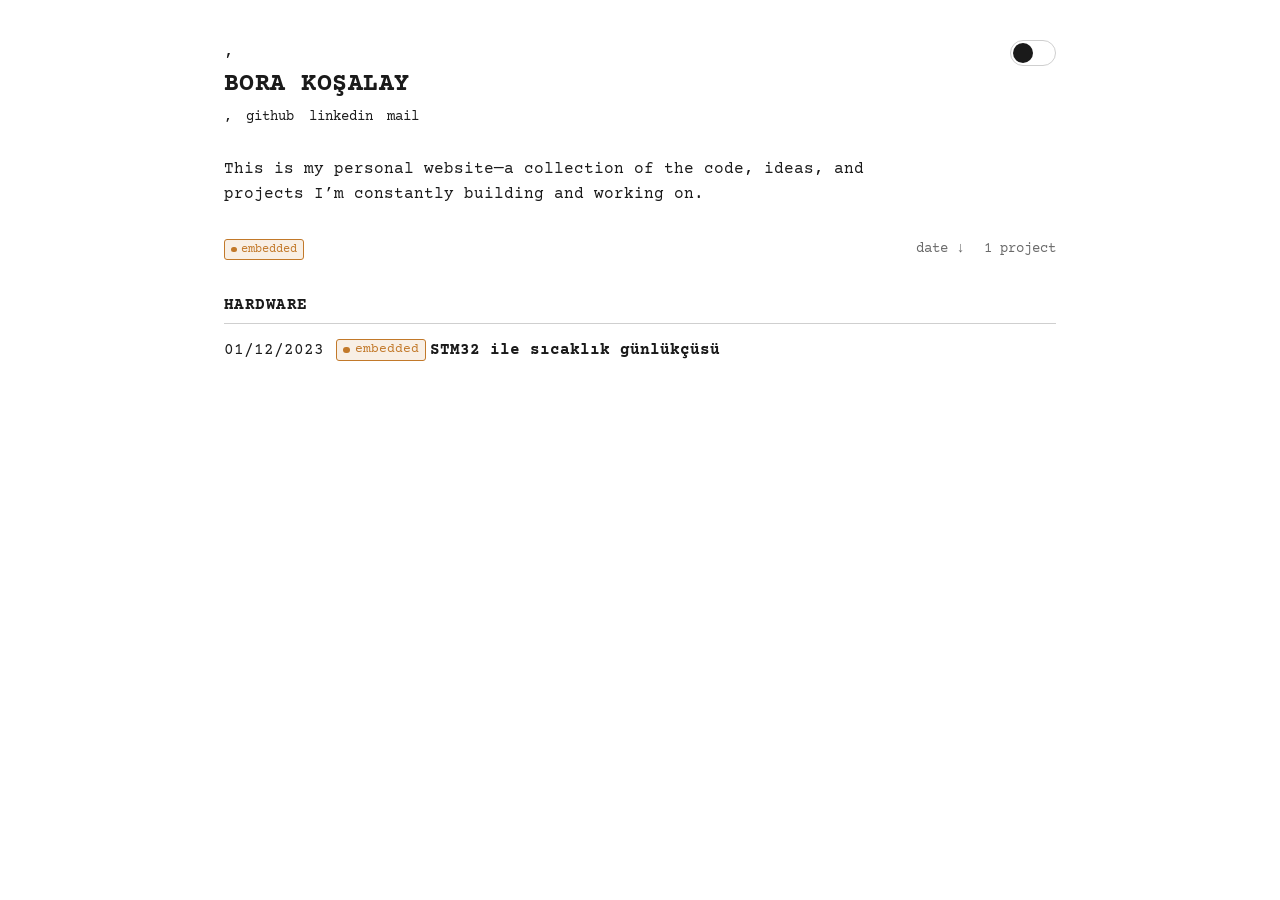
==== index.html @ efd54521 "lang" ====
<!doctype html>
<html lang="en">
<head>
<meta charset="utf-8">
<meta name="viewport" content="width=device-width, initial-scale=1.0">
<title>borakosalay</title>
<link rel="preconnect" href="https://fonts.googleapis.com">
<link rel="preconnect" href="https://fonts.gstatic.com" crossorigin>
<link href="https://fonts.googleapis.com/css2?family=Courier+Prime:wght@400;700&display=swap" rel="stylesheet">
<link rel="stylesheet" href="styles.css">
</head>
<body>
  <div class="paper">

    <header class="site-head">
      <div class="identity">
,
        <h1>Bora Koşalay</h1>
        <nav class="links" aria-label="Links">
,
          <a href="https://github.com/boraiks">github</a>
          <a href="https://www.linkedin.com/in/borakosalay/">linkedin</a>
          <a href="borakosalay.me@gmail.com">mail</a>
        </nav>
      </div>
      <button class="theme-toggle" id="theme" type="button" aria-label="Toggle theme" aria-pressed="false"><span class="knob"></span></button>
    </header>

    <p class="intro">This is my personal website—a collection of the code, ideas, and projects I’m constantly building and working on.</p>

    <div class="controls">
      <div class="filters">
        <div class="tagbar" id="tagbar" aria-label="Tag filter"></div>
        <div class="meta">
          <button id="sort" type="button" aria-label="Change sorting"></button>
          <button id="clear" type="button" hidden>clear</button>
          <span class="count" id="count"></span>
        </div>
      </div>
    </div>

    <main id="list"></main>

  </div>
  <script src="app.js"></script>
</body>
</html>
---- styles.css ----
:root{
  --bg:#ffffff;       /* background (light theme) */
  --ink:#1a1a1a;      /* main text */
  --muted:#6a6a6a;    /* filter / secondary text */
  --rule:#cfcfcf;     /* hairlines */
  --mono:"Courier Prime","Courier New",Courier,monospace;
  color-scheme:light;
}
:root[data-theme="dark"]{
  --bg:#181818;
  --ink:#e6e6e6;
  --muted:#9a9a9a;
  --rule:#3a3a3a;
  color-scheme:dark;
}
*{box-sizing:border-box}
html,body{margin:0}
body{
  background:var(--bg); color:var(--ink);
  font-family:var(--mono); font-size:16px; line-height:1.55;
  transition:background-color .2s ease, color .2s ease;
  -webkit-font-smoothing:antialiased;
}
.paper{max-width:880px; margin:0 auto; padding:2.5rem 1.5rem 5rem}
a{color:inherit; text-decoration:none}
:focus-visible{outline:2px solid var(--ink); outline-offset:2px}

/* header + links + theme toggle */
.site-head{display:flex; align-items:flex-start; justify-content:space-between; gap:1rem; margin-bottom:1.8rem}
.identity{display:flex; flex-direction:column; gap:.35rem}
.identity h1{margin:0; font-size:1.55rem; font-weight:700; text-transform:uppercase; letter-spacing:.02em; line-height:1.2}
.links{display:flex; flex-wrap:wrap; gap:.9rem; font-size:.9rem}
.links a:hover{text-decoration:underline; text-underline-offset:2px}

.theme-toggle{
  appearance:none; flex-shrink:0; cursor:pointer; padding:0;
  width:46px; height:26px; border-radius:999px;
  border:1px solid var(--rule); background:var(--bg); position:relative;
  transition:border-color .2s ease;
}
.theme-toggle .knob{
  position:absolute; top:2px; left:2px; width:20px; height:20px; border-radius:50%;
  background:var(--ink); transition:transform .2s ease;
}
:root[data-theme="dark"] .theme-toggle .knob{transform:translateX(20px)}

/* intro */
.intro{margin:0 0 2rem; max-width:70ch}

/* filter bar */
.controls{margin:0 0 1.5rem}
.filters{display:flex; flex-wrap:wrap; align-items:center; gap:.6rem 1.3rem; font-size:.9rem}
.tagbar{display:flex; flex-wrap:wrap; gap:.4rem}
.meta{display:flex; align-items:center; gap:1.2rem; margin-left:auto; color:var(--muted)}
.meta button{background:none; border:0; padding:0; font:inherit; color:var(--muted); cursor:pointer}
.meta button:hover{color:var(--ink)}
.count{white-space:nowrap}

.tag,.chip{
  display:inline-flex; align-items:center; gap:.4em;
  padding:.1em .5em; border:1px solid var(--c); border-radius:3px;
  background:color-mix(in srgb, var(--c) 12%, transparent);
  font-size:.8em; line-height:1.4; white-space:nowrap; vertical-align:middle;
}
.tag .dot,.chip .dot{width:.5em; height:.5em; border-radius:50%; background:var(--c); flex-shrink:0}
.tag .lbl,.chip .lbl{color:var(--c)}
.chip{font-family:inherit; cursor:pointer}
.chip[aria-pressed="true"]{background:var(--c); border-color:var(--c)}
.chip[aria-pressed="true"] .lbl{color:#fff}
.chip[aria-pressed="true"] .dot{background:#fff}


.cat-section{margin-top:2rem}
.cat-head{margin:0 0 .5rem; padding-bottom:.35rem; font-size:1rem; font-weight:700; text-transform:uppercase; letter-spacing:.03em; border-bottom:1px solid var(--rule)}

/* rows */
.entry{padding:.22rem 0; line-height:1.75}
.entry .date{color:var(--ink)}
.entry .tag{margin:0 .15em}
.entry .title{font-weight:700; margin-left:.15em}
.entry .title:hover{text-decoration:underline; text-underline-offset:2px}

.empty{color:var(--muted); padding:1.5rem 0}

@media (prefers-reduced-motion: reduce){*{transition:none !important}}
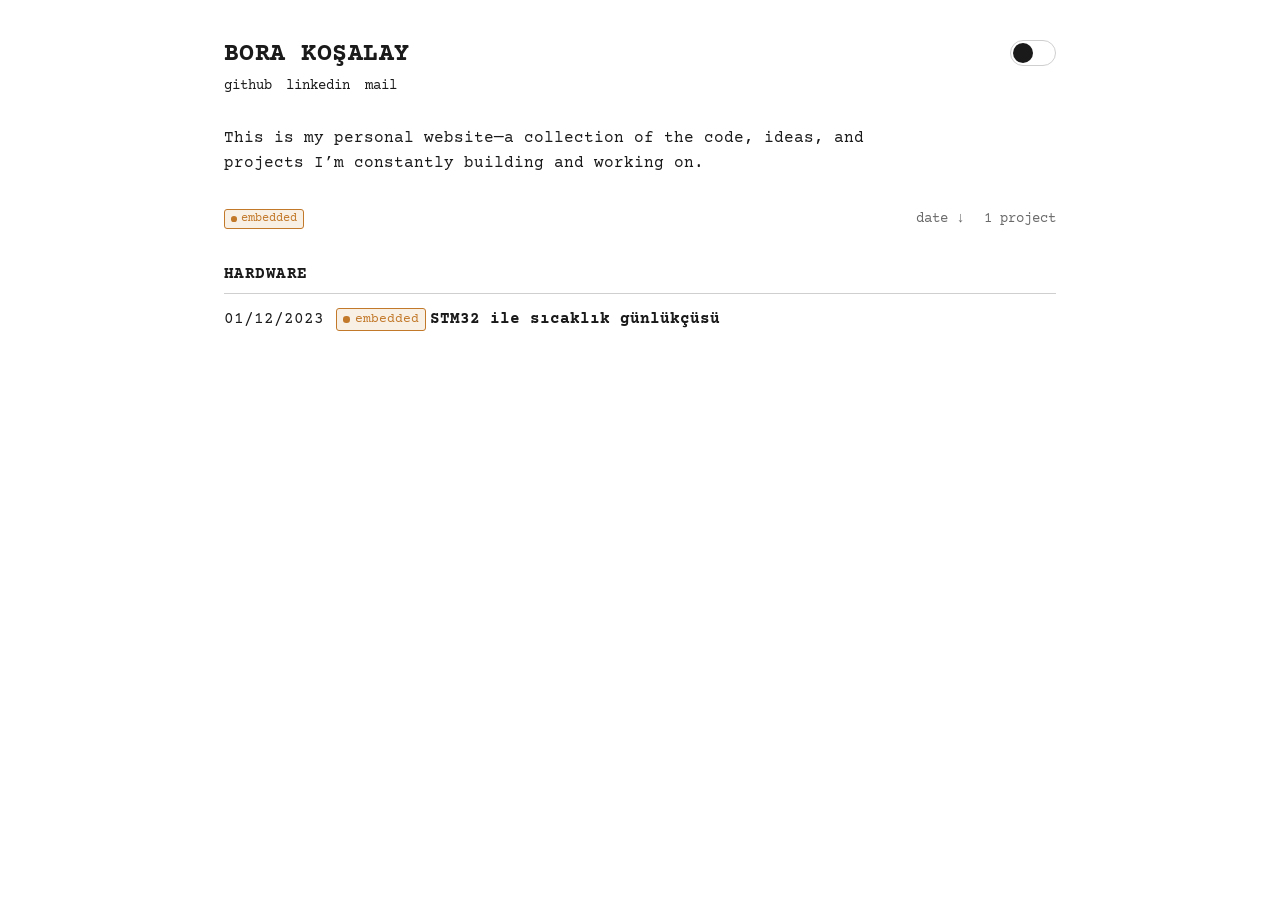
==== commit fc1a95d3: "Update index.html" ====
--- a/index.html
+++ b/index.html
@@ -14,13 +14,11 @@
 
     <header class="site-head">
       <div class="identity">
-,
         <h1>Bora Koşalay</h1>
         <nav class="links" aria-label="Links">
-,
           <a href="https://github.com/boraiks">github</a>
           <a href="https://www.linkedin.com/in/borakosalay/">linkedin</a>
-          <a href="borakosalay.me@gmail.com">mail</a>
+          <a href="#">mail</a>
         </nav>
       </div>
       <button class="theme-toggle" id="theme" type="button" aria-label="Toggle theme" aria-pressed="false"><span class="knob"></span></button>
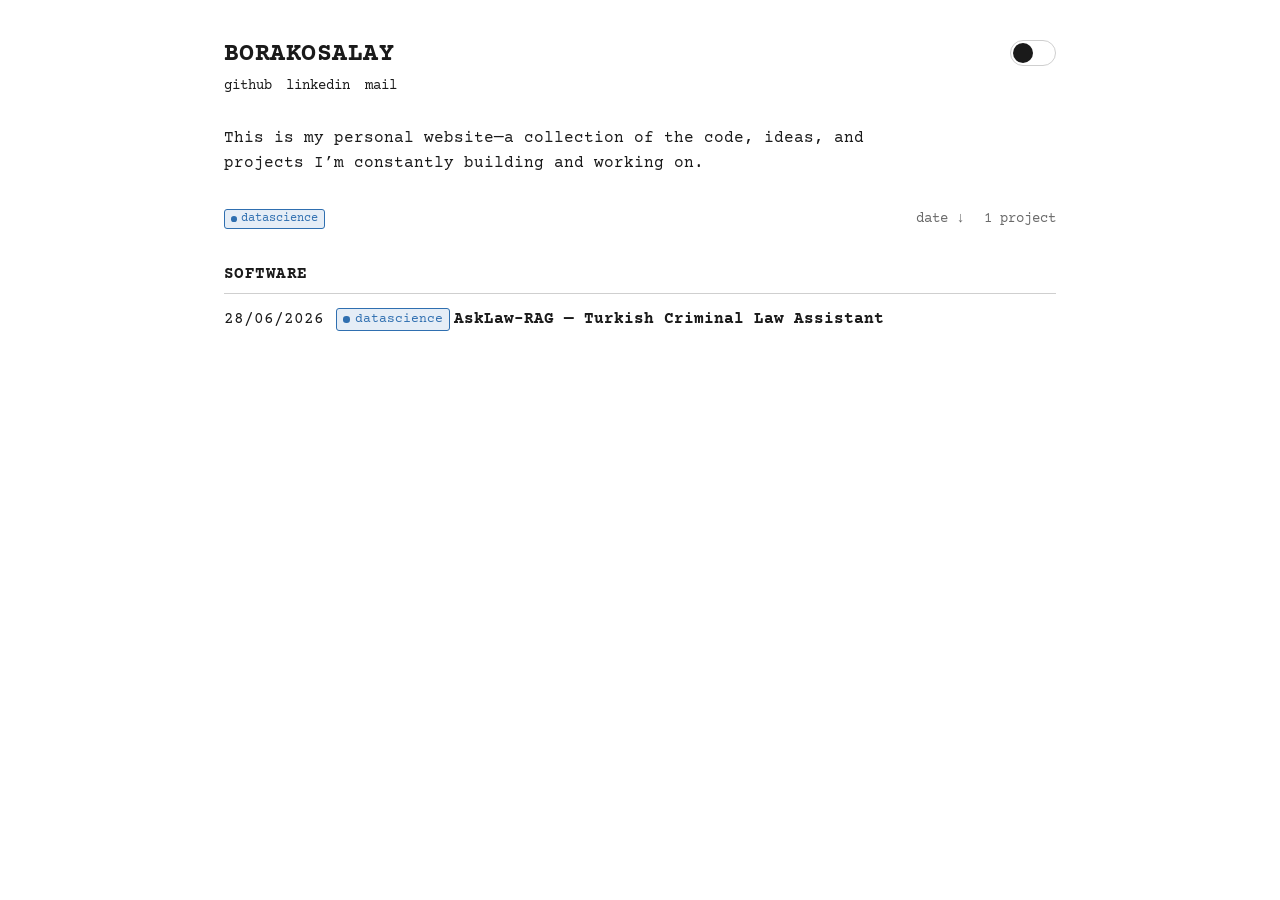
==== commit 683b3295: "localStorage update remember the last checked theme." ====
--- a/index.html
+++ b/index.html
@@ -3,23 +3,32 @@
 <head>
 <meta charset="utf-8">
 <meta name="viewport" content="width=device-width, initial-scale=1.0">
-<title>borakosalay</title>
+<title>Projects — Your Name</title>
 <link rel="preconnect" href="https://fonts.googleapis.com">
 <link rel="preconnect" href="https://fonts.gstatic.com" crossorigin>
 <link href="https://fonts.googleapis.com/css2?family=Courier+Prime:wght@400;700&display=swap" rel="stylesheet">
 <link rel="stylesheet" href="styles.css">
+<script>
+  /* apply the saved theme before paint so there's no light/dark flash (theme-init) */
+  try { if (localStorage.getItem('theme') === 'dark') document.documentElement.setAttribute('data-theme', 'dark'); } catch (e) {}
+</script>
 </head>
 <body>
   <div class="paper">
 
     <header class="site-head">
-      <div class="identity">
-        <h1>Bora Koşalay</h1>
-        <nav class="links" aria-label="Links">
-          <a href="https://github.com/boraiks">github</a>
-          <a href="https://www.linkedin.com/in/borakosalay/">linkedin</a>
-          <a href="#">mail</a>
-        </nav>
+      <div class="brand">
+        <!-- Drop the logo at images/logo.svg (or .png and change the src below). -->
+        <img class="brand-logo" src="images/logo.svg" alt="" onerror="this.style.display='none'">
+        <div class="identity">
+  
+          <h1>borakosalay</h1>
+          <nav class="links" aria-label="Links">
+            <a href="https://github.com/boraiks">github</a>
+            <a href="https://www.linkedin.com/in/borakosalay/">linkedin</a>
+            <a href="#">mail</a>
+          </nav>
+        </div>
       </div>
       <button class="theme-toggle" id="theme" type="button" aria-label="Toggle theme" aria-pressed="false"><span class="knob"></span></button>
     </header>
--- a/styles.css
+++ b/styles.css
@@ -1,8 +1,8 @@
 :root{
-  --bg:#ffffff;       /* background (light theme) */
-  --ink:#1a1a1a;      /* main text */
-  --muted:#6a6a6a;    /* filter / secondary text */
-  --rule:#cfcfcf;     /* hairlines */
+  --bg:#ffffff;     
+  --ink:#1a1a1a;      
+  --muted:#6a6a6a;    
+  --rule:#cfcfcf;   
   --mono:"Courier Prime","Courier New",Courier,monospace;
   color-scheme:light;
 }
@@ -56,6 +56,7 @@
 .meta button:hover{color:var(--ink)}
 .count{white-space:nowrap}
 
+/* tag chips (both in the filter and in the list) */
 .tag,.chip{
   display:inline-flex; align-items:center; gap:.4em;
   padding:.1em .5em; border:1px solid var(--c); border-radius:3px;
@@ -69,7 +70,7 @@
 .chip[aria-pressed="true"] .lbl{color:#fff}
 .chip[aria-pressed="true"] .dot{background:#fff}
 
-
+/* category sections (bold uppercase heading + rule) */
 .cat-section{margin-top:2rem}
 .cat-head{margin:0 0 .5rem; padding-bottom:.35rem; font-size:1rem; font-weight:700; text-transform:uppercase; letter-spacing:.03em; border-bottom:1px solid var(--rule)}
 
@@ -83,3 +84,45 @@
 .empty{color:var(--muted); padding:1.5rem 0}
 
 @media (prefers-reduced-motion: reduce){*{transition:none !important}}
+
+/* ---------- project detail page ---------- */
+.back{font-size:.9rem; color:var(--muted)}
+.back:hover{color:var(--ink); text-decoration:underline; text-underline-offset:2px}
+
+.project{max-width:74ch}
+.project-title{margin:.4rem 0 .6rem; font-size:1.5rem; font-weight:700; line-height:1.25}
+.project-meta{display:flex; flex-wrap:wrap; align-items:center; gap:.5rem; color:var(--muted); font-size:.9rem; padding-bottom:.7rem; border-bottom:1px solid var(--rule); margin-bottom:1.6rem}
+.project-meta .cat{margin-left:auto; text-transform:uppercase; letter-spacing:.03em}
+
+/* rendered Markdown body */
+.project-body{line-height:1.75}
+.project-body > *:first-child{margin-top:0}
+.project-body p{margin:0 0 1.1rem}
+.project-body h2{margin:2rem 0 .7rem; font-size:1.15rem; font-weight:700; line-height:1.3}
+.project-body h3{margin:1.6rem 0 .6rem; font-size:1rem; font-weight:700}
+.project-body a{text-decoration:underline; text-underline-offset:2px}
+.project-body ul,.project-body ol{margin:0 0 1.1rem; padding-left:1.4rem}
+.project-body li{margin:.25rem 0}
+.project-body img{display:block; max-width:100%; height:auto; margin:1.3rem 0; border:1px solid var(--rule); border-radius:3px}
+.project-body iframe,.project-body video{display:block; max-width:100%; margin:1.3rem 0; border:1px solid var(--rule); border-radius:3px}
+.project-body blockquote{margin:1.1rem 0; padding:.2rem 0 .2rem 1rem; border-left:3px solid var(--rule); color:var(--muted)}
+.project-body hr{border:0; border-top:1px solid var(--rule); margin:2rem 0}
+
+/* inline code + code blocks (plain monospace, boxed — no syntax colors) */
+.project-body code{
+  font-family:var(--mono); font-size:.9em;
+  padding:.12em .35em; border:1px solid var(--rule); border-radius:3px;
+  background:color-mix(in srgb, var(--ink) 6%, transparent);
+}
+.project-body pre{
+  margin:1.3rem 0; padding:.9rem 1rem; overflow-x:auto;
+  border:1px solid var(--rule); border-radius:3px;
+  background:color-mix(in srgb, var(--ink) 5%, transparent);
+  line-height:1.5;
+}
+.project-body pre code{border:0; padding:0; background:none; font-size:.85rem}
+
+/* links section at the bottom of a project */
+.project-links{display:flex; flex-wrap:wrap; gap:1.2rem; margin-top:2rem; padding-top:1rem; border-top:1px solid var(--rule); font-size:.95rem}
+.project-links a{text-decoration:underline; text-underline-offset:2px}
+.project-links a:hover{color:var(--muted)}
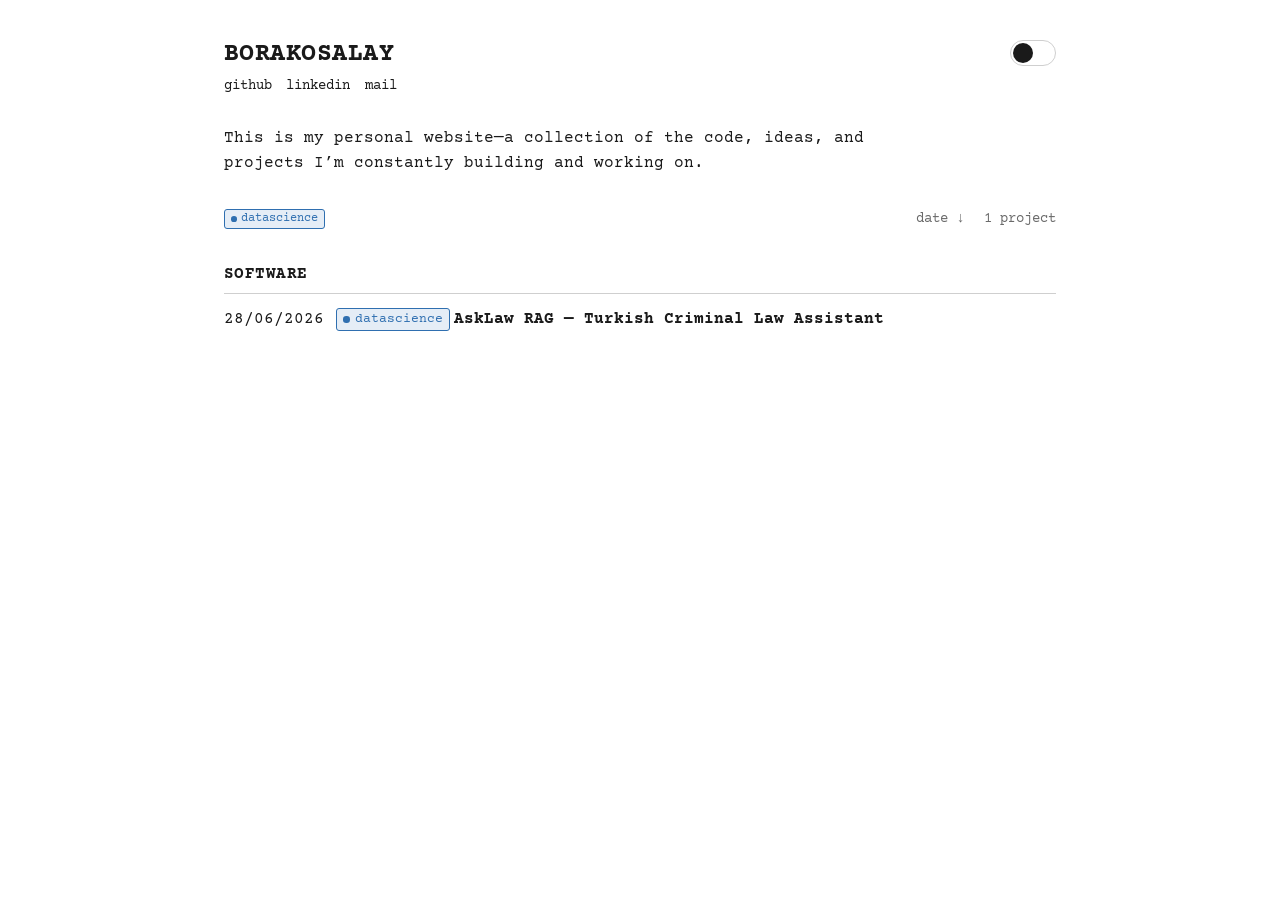
==== commit 2cde4380: "Update index.html" ====
--- a/index.html
+++ b/index.html
@@ -3,7 +3,7 @@
 <head>
 <meta charset="utf-8">
 <meta name="viewport" content="width=device-width, initial-scale=1.0">
-<title>Projects — Your Name</title>
+<title>borakosalay.me</title>
 <link rel="preconnect" href="https://fonts.googleapis.com">
 <link rel="preconnect" href="https://fonts.gstatic.com" crossorigin>
 <link href="https://fonts.googleapis.com/css2?family=Courier+Prime:wght@400;700&display=swap" rel="stylesheet">
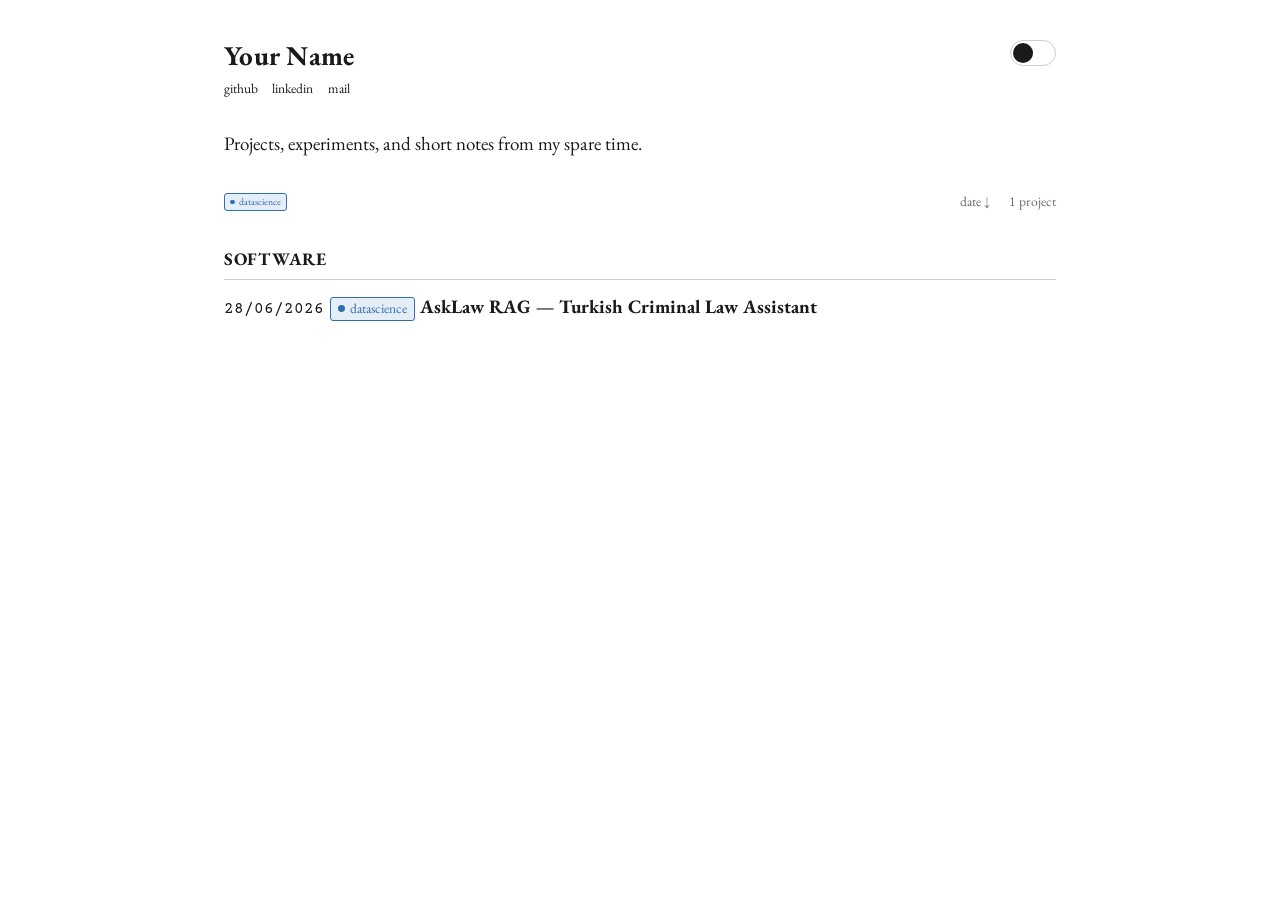
==== commit 11a19947: "new style" ====
--- a/index.html
+++ b/index.html
@@ -3,10 +3,10 @@
 <head>
 <meta charset="utf-8">
 <meta name="viewport" content="width=device-width, initial-scale=1.0">
-<title>borakosalay.me</title>
+<title>Projects — Your Name</title>
 <link rel="preconnect" href="https://fonts.googleapis.com">
 <link rel="preconnect" href="https://fonts.gstatic.com" crossorigin>
-<link href="https://fonts.googleapis.com/css2?family=Courier+Prime:wght@400;700&display=swap" rel="stylesheet">
+<link href="https://fonts.googleapis.com/css2?family=Courier+Prime:wght@400;700&family=EB+Garamond:ital,wght@0,400;0,500;0,700;1,400&display=swap" rel="stylesheet">
 <link rel="stylesheet" href="styles.css">
 <script>
   /* apply the saved theme before paint so there's no light/dark flash (theme-init) */
@@ -18,14 +18,16 @@
 
     <header class="site-head">
       <div class="brand">
-        <!-- Drop the logo at images/logo.svg (or .png and change the src below). -->
+        <!-- Drop your logo at images/logo.svg (or .png and change the src below).
+             If the file is missing it just hides itself, so nothing breaks. -->
         <img class="brand-logo" src="images/logo.svg" alt="" onerror="this.style.display='none'">
         <div class="identity">
-  
-          <h1>borakosalay</h1>
+          <!-- Put your name here -->
+          <h1>Your Name</h1>
           <nav class="links" aria-label="Links">
-            <a href="https://github.com/boraiks">github</a>
-            <a href="https://www.linkedin.com/in/borakosalay/">linkedin</a>
+            <!-- Replace the hrefs with your own links -->
+            <a href="#">github</a>
+            <a href="#">linkedin</a>
             <a href="#">mail</a>
           </nav>
         </div>
@@ -33,7 +35,7 @@
       <button class="theme-toggle" id="theme" type="button" aria-label="Toggle theme" aria-pressed="false"><span class="knob"></span></button>
     </header>
 
-    <p class="intro">This is my personal website—a collection of the code, ideas, and projects I’m constantly building and working on.</p>
+    <p class="intro">Projects, experiments, and short notes from my spare time.</p>
 
     <div class="controls">
       <div class="filters">
--- a/styles.css
+++ b/styles.css
@@ -1,9 +1,14 @@
+/* Homepage = serif (classic, document-like). Detail/article pages = monospace,
+   Fabien-style technical document. Change fonts/colors in :root below. */
 :root{
-  --bg:#ffffff;     
-  --ink:#1a1a1a;      
-  --muted:#6a6a6a;    
-  --rule:#cfcfcf;   
-  --mono:"Courier Prime","Courier New",Courier,monospace;
+  --bg:#ffffff;       /* background (light theme) */
+  --ink:#1a1a1a;      /* main text */
+  --muted:#6a6a6a;    /* filter / secondary text */
+  --rule:#cfcfcf;     /* hairlines */
+  --ok:#2e7d32;       /* "good" value color (e.g. green numbers) */
+  --bad:#c62828;      /* "bad" value color (e.g. red numbers) */
+  --serif:"EB Garamond",Georgia,"Times New Roman",serif;  /* homepage font — swap here */
+  --mono:"Courier Prime","Courier New",Courier,monospace; /* article/code font */
   color-scheme:light;
 }
 :root[data-theme="dark"]{
@@ -11,16 +16,22 @@
   --ink:#e6e6e6;
   --muted:#9a9a9a;
   --rule:#3a3a3a;
+  --ok:#7bc47f;
+  --bad:#e57373;
   color-scheme:dark;
 }
 *{box-sizing:border-box}
+html{scrollbar-gutter:stable both-edges}   /* keeps the column perfectly centered, scrollbar or not */
 html,body{margin:0}
 body{
   background:var(--bg); color:var(--ink);
-  font-family:var(--mono); font-size:16px; line-height:1.55;
+  font-family:var(--serif); font-size:19px; line-height:1.6;
   transition:background-color .2s ease, color .2s ease;
-  -webkit-font-smoothing:antialiased;
+  -webkit-font-smoothing:antialiased; text-rendering:optimizeLegibility;
 }
+/* article/detail pages opt into the monospace "Fabien" look via <body class="doc"> */
+body.doc{font-family:var(--mono); font-size:16px; line-height:1.65}
+
 .paper{max-width:880px; margin:0 auto; padding:2.5rem 1.5rem 5rem}
 a{color:inherit; text-decoration:none}
 :focus-visible{outline:2px solid var(--ink); outline-offset:2px}
@@ -28,8 +39,8 @@
 /* header + links + theme toggle */
 .site-head{display:flex; align-items:flex-start; justify-content:space-between; gap:1rem; margin-bottom:1.8rem}
 .identity{display:flex; flex-direction:column; gap:.35rem}
-.identity h1{margin:0; font-size:1.55rem; font-weight:700; text-transform:uppercase; letter-spacing:.02em; line-height:1.2}
-.links{display:flex; flex-wrap:wrap; gap:.9rem; font-size:.9rem}
+.identity h1{margin:0; font-size:1.7rem; font-weight:700; letter-spacing:.01em; line-height:1.2}
+.links{display:flex; flex-wrap:wrap; gap:.9rem; font-size:.85rem}
 .links a:hover{text-decoration:underline; text-underline-offset:2px}
 
 .theme-toggle{
@@ -45,11 +56,11 @@
 :root[data-theme="dark"] .theme-toggle .knob{transform:translateX(20px)}
 
 /* intro */
-.intro{margin:0 0 2rem; max-width:70ch}
+.intro{margin:0 0 2rem; max-width:66ch}
 
 /* filter bar */
 .controls{margin:0 0 1.5rem}
-.filters{display:flex; flex-wrap:wrap; align-items:center; gap:.6rem 1.3rem; font-size:.9rem}
+.filters{display:flex; flex-wrap:wrap; align-items:center; gap:.6rem 1.3rem; font-size:.85rem}
 .tagbar{display:flex; flex-wrap:wrap; gap:.4rem}
 .meta{display:flex; align-items:center; gap:1.2rem; margin-left:auto; color:var(--muted)}
 .meta button{background:none; border:0; padding:0; font:inherit; color:var(--muted); cursor:pointer}
@@ -59,9 +70,9 @@
 /* tag chips (both in the filter and in the list) */
 .tag,.chip{
   display:inline-flex; align-items:center; gap:.4em;
-  padding:.1em .5em; border:1px solid var(--c); border-radius:3px;
+  padding:.05em .5em; border:1px solid var(--c); border-radius:3px;
   background:color-mix(in srgb, var(--c) 12%, transparent);
-  font-size:.8em; line-height:1.4; white-space:nowrap; vertical-align:middle;
+  font-size:.72em; line-height:1.5; white-space:nowrap; vertical-align:middle;
 }
 .tag .dot,.chip .dot{width:.5em; height:.5em; border-radius:50%; background:var(--c); flex-shrink:0}
 .tag .lbl,.chip .lbl{color:var(--c)}
@@ -70,13 +81,13 @@
 .chip[aria-pressed="true"] .lbl{color:#fff}
 .chip[aria-pressed="true"] .dot{background:#fff}
 
-/* category sections (bold uppercase heading + rule) */
+/* category sections (bold heading + rule) */
 .cat-section{margin-top:2rem}
-.cat-head{margin:0 0 .5rem; padding-bottom:.35rem; font-size:1rem; font-weight:700; text-transform:uppercase; letter-spacing:.03em; border-bottom:1px solid var(--rule)}
+.cat-head{margin:0 0 .5rem; padding-bottom:.35rem; font-size:1.1rem; font-weight:700; text-transform:uppercase; letter-spacing:.04em; border-bottom:1px solid var(--rule)}
 
-/* rows */
-.entry{padding:.22rem 0; line-height:1.75}
-.entry .date{color:var(--ink)}
+/* rows — dates stay monospace so they line up */
+.entry{padding:.18rem 0; line-height:1.7}
+.entry .date{color:var(--ink); font-family:var(--mono); font-size:.82em}
 .entry .tag{margin:0 .15em}
 .entry .title{font-weight:700; margin-left:.15em}
 .entry .title:hover{text-decoration:underline; text-underline-offset:2px}
@@ -85,20 +96,22 @@
 
 @media (prefers-reduced-motion: reduce){*{transition:none !important}}
 
-/* ---------- project detail page ---------- */
+/* ===================== project / article detail page ===================== */
 .back{font-size:.9rem; color:var(--muted)}
 .back:hover{color:var(--ink); text-decoration:underline; text-underline-offset:2px}
 
-.project{max-width:74ch}
+/* fill the same width as the header so the whole column is centered (fixes off-center look) */
+.project{max-width:100%}
 .project-title{margin:.4rem 0 .6rem; font-size:1.5rem; font-weight:700; line-height:1.25}
 .project-meta{display:flex; flex-wrap:wrap; align-items:center; gap:.5rem; color:var(--muted); font-size:.9rem; padding-bottom:.7rem; border-bottom:1px solid var(--rule); margin-bottom:1.6rem}
 .project-meta .cat{margin-left:auto; text-transform:uppercase; letter-spacing:.03em}
 
 /* rendered Markdown body */
-.project-body{line-height:1.75}
+.project-body{line-height:1.7}
 .project-body > *:first-child{margin-top:0}
 .project-body p{margin:0 0 1.1rem}
-.project-body h2{margin:2rem 0 .7rem; font-size:1.15rem; font-weight:700; line-height:1.3}
+/* section headers, Fabien-style: bold uppercase with a full-width rule underneath */
+.project-body h2{margin:2.2rem 0 .9rem; padding-bottom:.3rem; border-bottom:1px solid var(--rule); font-size:1.05rem; font-weight:700; text-transform:uppercase; letter-spacing:.03em; line-height:1.3}
 .project-body h3{margin:1.6rem 0 .6rem; font-size:1rem; font-weight:700}
 .project-body a{text-decoration:underline; text-underline-offset:2px}
 .project-body ul,.project-body ol{margin:0 0 1.1rem; padding-left:1.4rem}
@@ -108,11 +121,16 @@
 .project-body blockquote{margin:1.1rem 0; padding:.2rem 0 .2rem 1rem; border-left:3px solid var(--rule); color:var(--muted)}
 .project-body hr{border:0; border-top:1px solid var(--rule); margin:2rem 0}
 
-/* inline code + code blocks (plain monospace, boxed — no syntax colors) */
+/* tables, Fabien-style: gray header row, bordered cells */
+.project-body table{width:100%; border-collapse:collapse; margin:1.4rem 0; font-size:.95em}
+.project-body th,.project-body td{border:1px solid var(--rule); padding:.45rem .7rem; text-align:left}
+.project-body th{background:color-mix(in srgb, var(--ink) 9%, transparent); font-weight:700}
+
+/* inline code = flat gray chip; code blocks = bordered box */
 .project-body code{
-  font-family:var(--mono); font-size:.9em;
-  padding:.12em .35em; border:1px solid var(--rule); border-radius:3px;
-  background:color-mix(in srgb, var(--ink) 6%, transparent);
+  font-family:var(--mono); font-size:.92em;
+  padding:.1em .4em; border-radius:2px;
+  background:color-mix(in srgb, var(--ink) 10%, transparent);
 }
 .project-body pre{
   margin:1.3rem 0; padding:.9rem 1rem; overflow-x:auto;
@@ -120,9 +138,17 @@
   background:color-mix(in srgb, var(--ink) 5%, transparent);
   line-height:1.5;
 }
-.project-body pre code{border:0; padding:0; background:none; font-size:.85rem}
+.project-body pre code{padding:0; background:none; font-size:.85rem}
+
+/* helper classes for colored values inside a body, e.g. <span class="ok">48 fps</span> */
+.project-body .ok{color:var(--ok); font-weight:700}
+.project-body .bad{color:var(--bad); font-weight:700}
 
 /* links section at the bottom of a project */
 .project-links{display:flex; flex-wrap:wrap; gap:1.2rem; margin-top:2rem; padding-top:1rem; border-top:1px solid var(--rule); font-size:.95rem}
 .project-links a{text-decoration:underline; text-underline-offset:2px}
 .project-links a:hover{color:var(--muted)}
+
+/* ---------- header logo ---------- */
+.brand{display:flex; align-items:center; gap:.9rem}
+.brand-logo{height:40px; width:auto; display:block; flex-shrink:0}
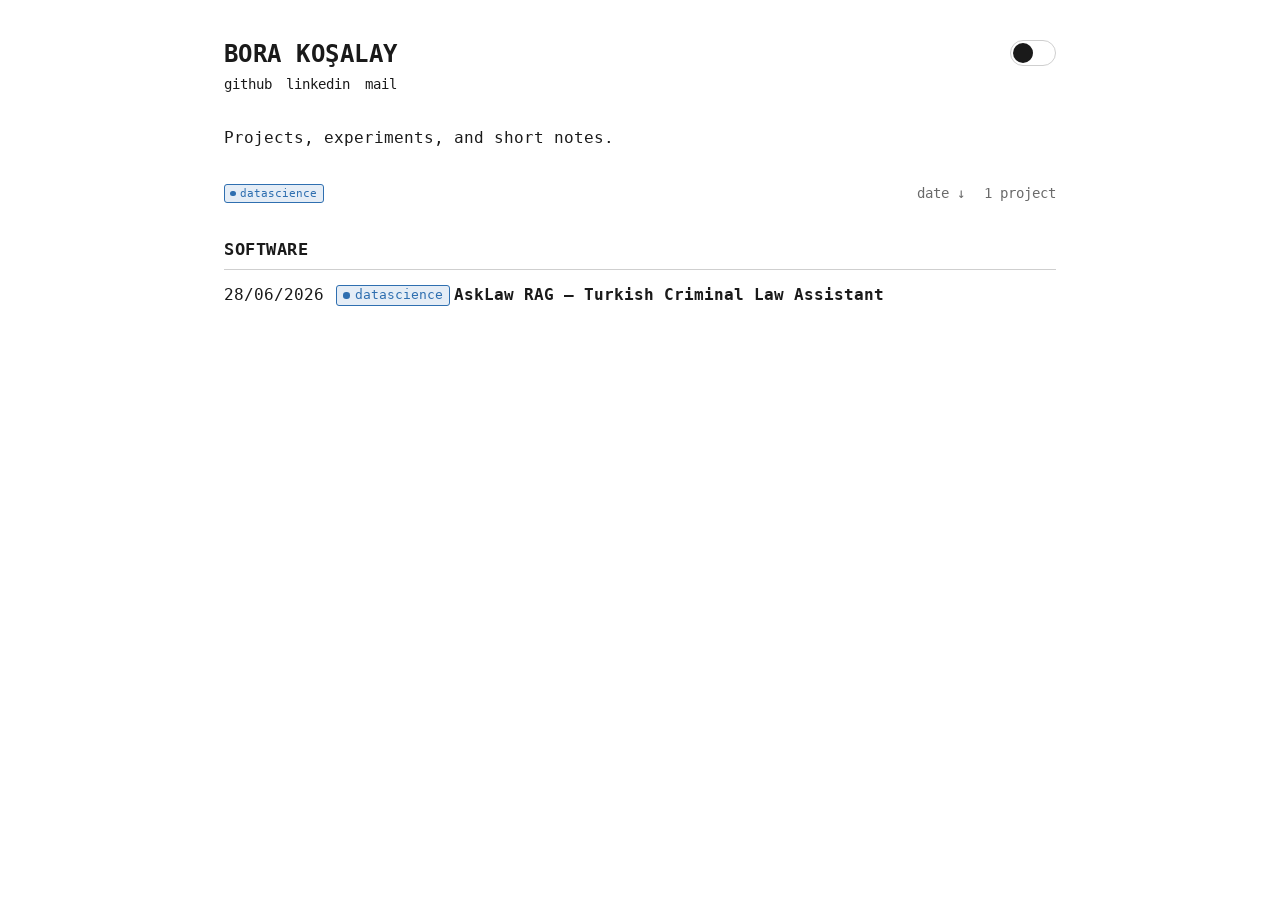
==== commit f20aa9de: "font update" ====
--- a/index.html
+++ b/index.html
@@ -3,10 +3,7 @@
 <head>
 <meta charset="utf-8">
 <meta name="viewport" content="width=device-width, initial-scale=1.0">
-<title>Projects — Your Name</title>
-<link rel="preconnect" href="https://fonts.googleapis.com">
-<link rel="preconnect" href="https://fonts.gstatic.com" crossorigin>
-<link href="https://fonts.googleapis.com/css2?family=Courier+Prime:wght@400;700&family=EB+Garamond:ital,wght@0,400;0,500;0,700;1,400&display=swap" rel="stylesheet">
+<title>Bora Koşalay</title>
 <link rel="stylesheet" href="styles.css">
 <script>
   /* apply the saved theme before paint so there's no light/dark flash (theme-init) */
@@ -23,11 +20,11 @@
         <img class="brand-logo" src="images/logo.svg" alt="" onerror="this.style.display='none'">
         <div class="identity">
           <!-- Put your name here -->
-          <h1>Your Name</h1>
+          <h1>Bora Koşalay</h1>
           <nav class="links" aria-label="Links">
             <!-- Replace the hrefs with your own links -->
-            <a href="#">github</a>
-            <a href="#">linkedin</a>
+            <a href="https://github.com/boraiks">github</a>
+            <a href="https://www.linkedin.com/in/borakosalay/">linkedin</a>
             <a href="#">mail</a>
           </nav>
         </div>
@@ -35,7 +32,7 @@
       <button class="theme-toggle" id="theme" type="button" aria-label="Toggle theme" aria-pressed="false"><span class="knob"></span></button>
     </header>
 
-    <p class="intro">Projects, experiments, and short notes from my spare time.</p>
+    <p class="intro">Projects, experiments, and short notes.</p>
 
     <div class="controls">
       <div class="filters">
--- a/styles.css
+++ b/styles.css
@@ -1,14 +1,22 @@
-/* Homepage = serif (classic, document-like). Detail/article pages = monospace,
-   Fabien-style technical document. Change fonts/colors in :root below. */
+@font-face{
+  font-family:"DejaVu Sans Mono";
+  src:url("fonts/DejaVuSansMono.woff2") format("woff2");
+  font-weight:400; font-style:normal; font-display:swap;
+}
+@font-face{
+  font-family:"DejaVu Sans Mono";
+  src:url("fonts/DejaVuSansMono-Bold.woff2") format("woff2");
+  font-weight:700; font-style:normal; font-display:swap;
+}
+
 :root{
   --bg:#ffffff;       /* background (light theme) */
   --ink:#1a1a1a;      /* main text */
   --muted:#6a6a6a;    /* filter / secondary text */
   --rule:#cfcfcf;     /* hairlines */
-  --ok:#2e7d32;       /* "good" value color (e.g. green numbers) */
-  --bad:#c62828;      /* "bad" value color (e.g. red numbers) */
-  --serif:"EB Garamond",Georgia,"Times New Roman",serif;  /* homepage font — swap here */
-  --mono:"Courier Prime","Courier New",Courier,monospace; /* article/code font */
+  --ok:#2e7d32;       /* "good" value color (green) */
+  --bad:#c62828;      /* "bad" value color (red) */
+  --mono:"DejaVu Sans Mono",ui-monospace,"Courier New",monospace;
   color-scheme:light;
 }
 :root[data-theme="dark"]{
@@ -25,13 +33,10 @@
 html,body{margin:0}
 body{
   background:var(--bg); color:var(--ink);
-  font-family:var(--serif); font-size:19px; line-height:1.6;
+  font-family:var(--mono); font-size:16px; line-height:1.6;
   transition:background-color .2s ease, color .2s ease;
-  -webkit-font-smoothing:antialiased; text-rendering:optimizeLegibility;
+  -webkit-font-smoothing:antialiased;
 }
-/* article/detail pages opt into the monospace "Fabien" look via <body class="doc"> */
-body.doc{font-family:var(--mono); font-size:16px; line-height:1.65}
-
 .paper{max-width:880px; margin:0 auto; padding:2.5rem 1.5rem 5rem}
 a{color:inherit; text-decoration:none}
 :focus-visible{outline:2px solid var(--ink); outline-offset:2px}
@@ -39,7 +44,7 @@
 /* header + links + theme toggle */
 .site-head{display:flex; align-items:flex-start; justify-content:space-between; gap:1rem; margin-bottom:1.8rem}
 .identity{display:flex; flex-direction:column; gap:.35rem}
-.identity h1{margin:0; font-size:1.7rem; font-weight:700; letter-spacing:.01em; line-height:1.2}
+.identity h1{margin:0; font-size:1.5rem; font-weight:700; text-transform:uppercase; letter-spacing:.02em; line-height:1.2}
 .links{display:flex; flex-wrap:wrap; gap:.9rem; font-size:.85rem}
 .links a:hover{text-decoration:underline; text-underline-offset:2px}
 
@@ -56,7 +61,7 @@
 :root[data-theme="dark"] .theme-toggle .knob{transform:translateX(20px)}
 
 /* intro */
-.intro{margin:0 0 2rem; max-width:66ch}
+.intro{margin:0 0 2rem; max-width:72ch}
 
 /* filter bar */
 .controls{margin:0 0 1.5rem}
@@ -72,7 +77,7 @@
   display:inline-flex; align-items:center; gap:.4em;
   padding:.05em .5em; border:1px solid var(--c); border-radius:3px;
   background:color-mix(in srgb, var(--c) 12%, transparent);
-  font-size:.72em; line-height:1.5; white-space:nowrap; vertical-align:middle;
+  font-size:.8em; line-height:1.45; white-space:nowrap; vertical-align:middle;
 }
 .tag .dot,.chip .dot{width:.5em; height:.5em; border-radius:50%; background:var(--c); flex-shrink:0}
 .tag .lbl,.chip .lbl{color:var(--c)}
@@ -81,13 +86,13 @@
 .chip[aria-pressed="true"] .lbl{color:#fff}
 .chip[aria-pressed="true"] .dot{background:#fff}
 
-/* category sections (bold heading + rule) */
+/* category sections (bold uppercase heading + rule) */
 .cat-section{margin-top:2rem}
-.cat-head{margin:0 0 .5rem; padding-bottom:.35rem; font-size:1.1rem; font-weight:700; text-transform:uppercase; letter-spacing:.04em; border-bottom:1px solid var(--rule)}
+.cat-head{margin:0 0 .5rem; padding-bottom:.35rem; font-size:1.05rem; font-weight:700; text-transform:uppercase; letter-spacing:.03em; border-bottom:1px solid var(--rule)}
 
-/* rows — dates stay monospace so they line up */
-.entry{padding:.18rem 0; line-height:1.7}
-.entry .date{color:var(--ink); font-family:var(--mono); font-size:.82em}
+/* rows */
+.entry{padding:.2rem 0; line-height:1.7}
+.entry .date{color:var(--ink)}
 .entry .tag{margin:0 .15em}
 .entry .title{font-weight:700; margin-left:.15em}
 .entry .title:hover{text-decoration:underline; text-underline-offset:2px}
@@ -100,7 +105,7 @@
 .back{font-size:.9rem; color:var(--muted)}
 .back:hover{color:var(--ink); text-decoration:underline; text-underline-offset:2px}
 
-/* fill the same width as the header so the whole column is centered (fixes off-center look) */
+/* fill the same width as the header so the whole column is centered */
 .project{max-width:100%}
 .project-title{margin:.4rem 0 .6rem; font-size:1.5rem; font-weight:700; line-height:1.25}
 .project-meta{display:flex; flex-wrap:wrap; align-items:center; gap:.5rem; color:var(--muted); font-size:.9rem; padding-bottom:.7rem; border-bottom:1px solid var(--rule); margin-bottom:1.6rem}
@@ -138,9 +143,9 @@
   background:color-mix(in srgb, var(--ink) 5%, transparent);
   line-height:1.5;
 }
-.project-body pre code{padding:0; background:none; font-size:.85rem}
+.project-body pre code{padding:0; background:none; font-size:.9em}
 
-/* helper classes for colored values inside a body, e.g. <span class="ok">48 fps</span> */
+/* helper classes for colored values, e.g. <span class="ok">48 fps</span> */
 .project-body .ok{color:var(--ok); font-weight:700}
 .project-body .bad{color:var(--bad); font-weight:700}
 
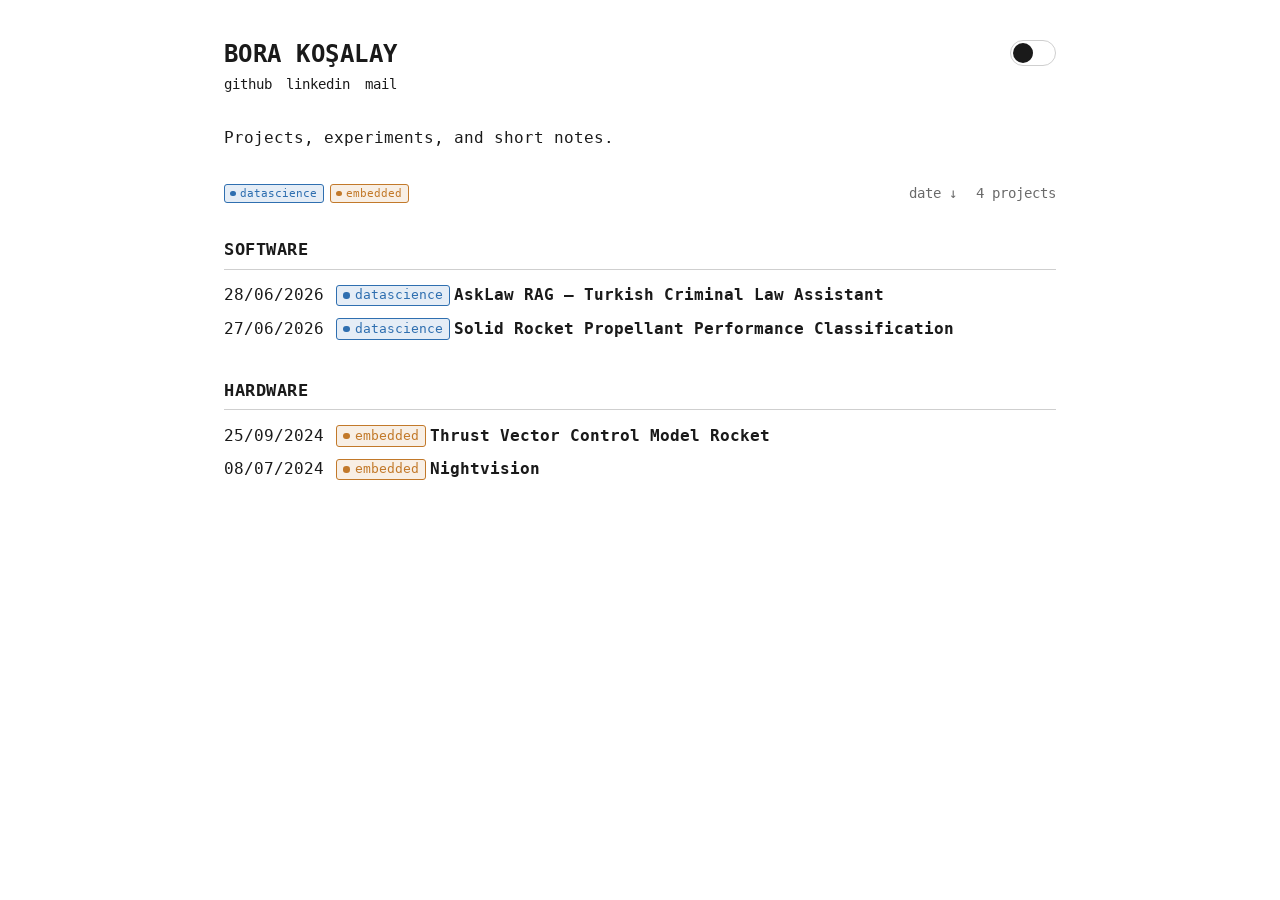
==== commit ba300c9e: "3d model update v2" ====
--- a/index.html
+++ b/index.html
@@ -15,14 +15,10 @@
 
     <header class="site-head">
       <div class="brand">
-        <!-- Drop your logo at images/logo.svg (or .png and change the src below).
-             If the file is missing it just hides itself, so nothing breaks. -->
         <img class="brand-logo" src="images/logo.svg" alt="" onerror="this.style.display='none'">
         <div class="identity">
-          <!-- Put your name here -->
           <h1>Bora Koşalay</h1>
           <nav class="links" aria-label="Links">
-            <!-- Replace the hrefs with your own links -->
             <a href="https://github.com/boraiks">github</a>
             <a href="https://www.linkedin.com/in/borakosalay/">linkedin</a>
             <a href="#">mail</a>
--- a/styles.css
+++ b/styles.css
@@ -123,6 +123,7 @@
 .project-body li{margin:.25rem 0}
 .project-body img{display:block; max-width:100%; height:auto; margin:1.3rem 0; border:1px solid var(--rule); border-radius:3px}
 .project-body iframe,.project-body video{display:block; max-width:100%; margin:1.3rem 0; border:1px solid var(--rule); border-radius:3px}
+.project-body model-viewer{display:block; width:100%; height:440px; margin:1.3rem 0; border:1px solid var(--rule); border-radius:3px; background:color-mix(in srgb, var(--ink) 4%, transparent)}
 .project-body blockquote{margin:1.1rem 0; padding:.2rem 0 .2rem 1rem; border-left:3px solid var(--rule); color:var(--muted)}
 .project-body hr{border:0; border-top:1px solid var(--rule); margin:2rem 0}
 
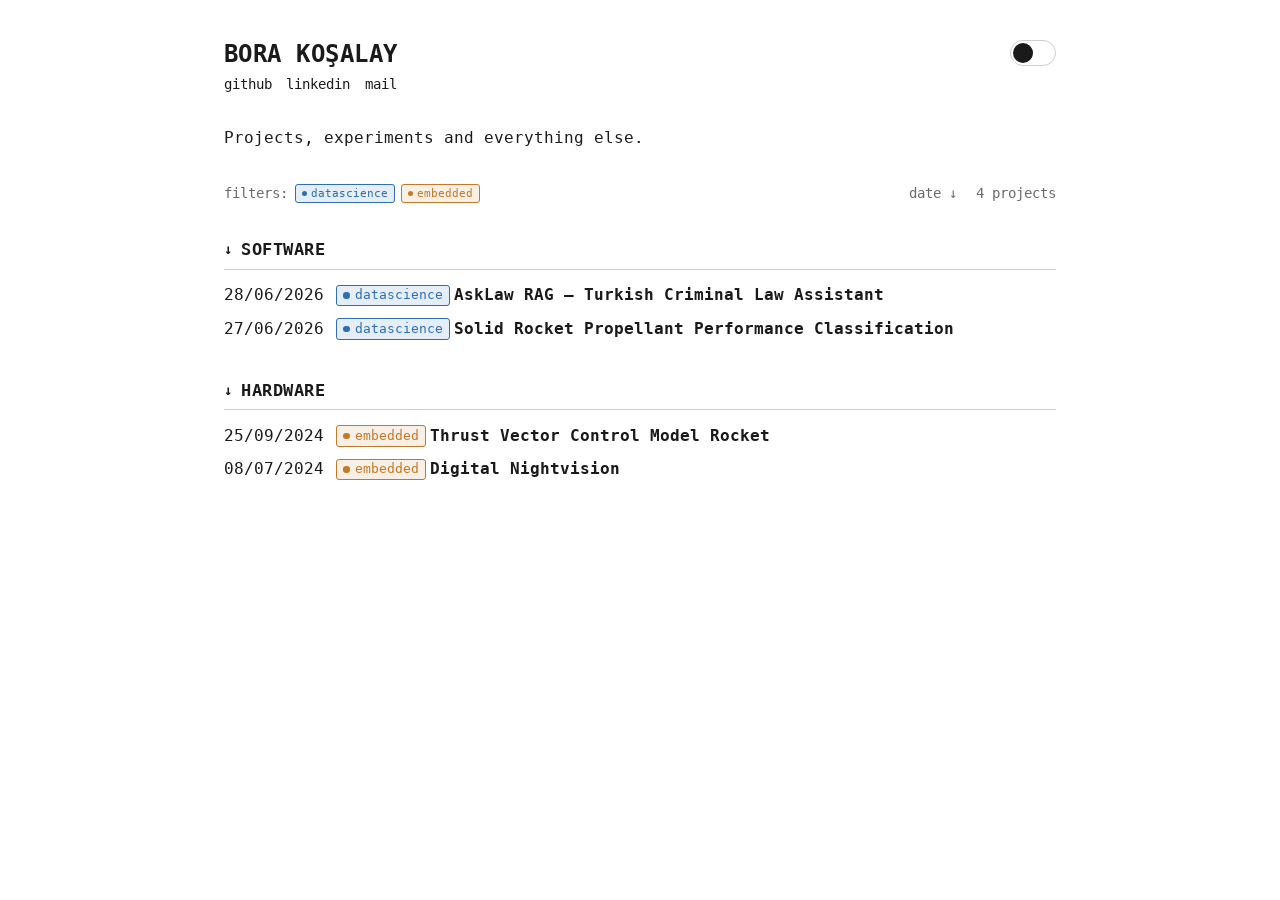
==== commit c5b6afae: "updates on index.html" ====
--- a/index.html
+++ b/index.html
@@ -3,7 +3,7 @@
 <head>
 <meta charset="utf-8">
 <meta name="viewport" content="width=device-width, initial-scale=1.0">
-<title>Bora Koşalay</title>
+<title>borakosalay.me</title>
 <link rel="stylesheet" href="styles.css">
 <script>
   /* apply the saved theme before paint so there's no light/dark flash (theme-init) */
@@ -28,11 +28,14 @@
       <button class="theme-toggle" id="theme" type="button" aria-label="Toggle theme" aria-pressed="false"><span class="knob"></span></button>
     </header>
 
-    <p class="intro">Projects, experiments, and short notes.</p>
+    <p class="intro">Projects, experiments and everything else.</p>
 
     <div class="controls">
       <div class="filters">
-        <div class="tagbar" id="tagbar" aria-label="Tag filter"></div>
+        <div class="filter-group">
+          <span class="filters-label">filters:</span>
+          <div class="tagbar" id="tagbar" aria-label="Tag filter"></div>
+        </div>
         <div class="meta">
           <button id="sort" type="button" aria-label="Change sorting"></button>
           <button id="clear" type="button" hidden>clear</button>
--- a/styles.css
+++ b/styles.css
@@ -66,6 +66,8 @@
 /* filter bar */
 .controls{margin:0 0 1.5rem}
 .filters{display:flex; flex-wrap:wrap; align-items:center; gap:.6rem 1.3rem; font-size:.85rem}
+.filter-group{display:flex; flex-wrap:wrap; align-items:center; gap:.45rem}
+.filters-label{color:var(--muted)}
 .tagbar{display:flex; flex-wrap:wrap; gap:.4rem}
 .meta{display:flex; align-items:center; gap:1.2rem; margin-left:auto; color:var(--muted)}
 .meta button{background:none; border:0; padding:0; font:inherit; color:var(--muted); cursor:pointer}
@@ -86,9 +88,19 @@
 .chip[aria-pressed="true"] .lbl{color:#fff}
 .chip[aria-pressed="true"] .dot{background:#fff}
 
-/* category sections (bold uppercase heading + rule) */
+/* category sections (clickable heading toggles the projects under it) */
 .cat-section{margin-top:2rem}
-.cat-head{margin:0 0 .5rem; padding-bottom:.35rem; font-size:1.05rem; font-weight:700; text-transform:uppercase; letter-spacing:.03em; border-bottom:1px solid var(--rule)}
+.cat-head{
+  display:flex; align-items:center; gap:.55rem; width:100%;
+  margin:0 0 .5rem; padding:0 0 .35rem;
+  background:none; border:0; border-bottom:1px solid var(--rule);
+  font:inherit; font-size:1.05rem; font-weight:700; text-transform:uppercase; letter-spacing:.03em;
+  color:inherit; text-align:left; cursor:pointer;
+}
+.cat-head:hover{color:var(--muted)}
+.cat-arrow{display:inline-block; font-size:.85em; transition:transform .15s ease}
+.cat-section.collapsed .cat-arrow{transform:rotate(-90deg)}
+.cat-section.collapsed .cat-body{display:none}
 
 /* rows */
 .entry{padding:.2rem 0; line-height:1.7}
